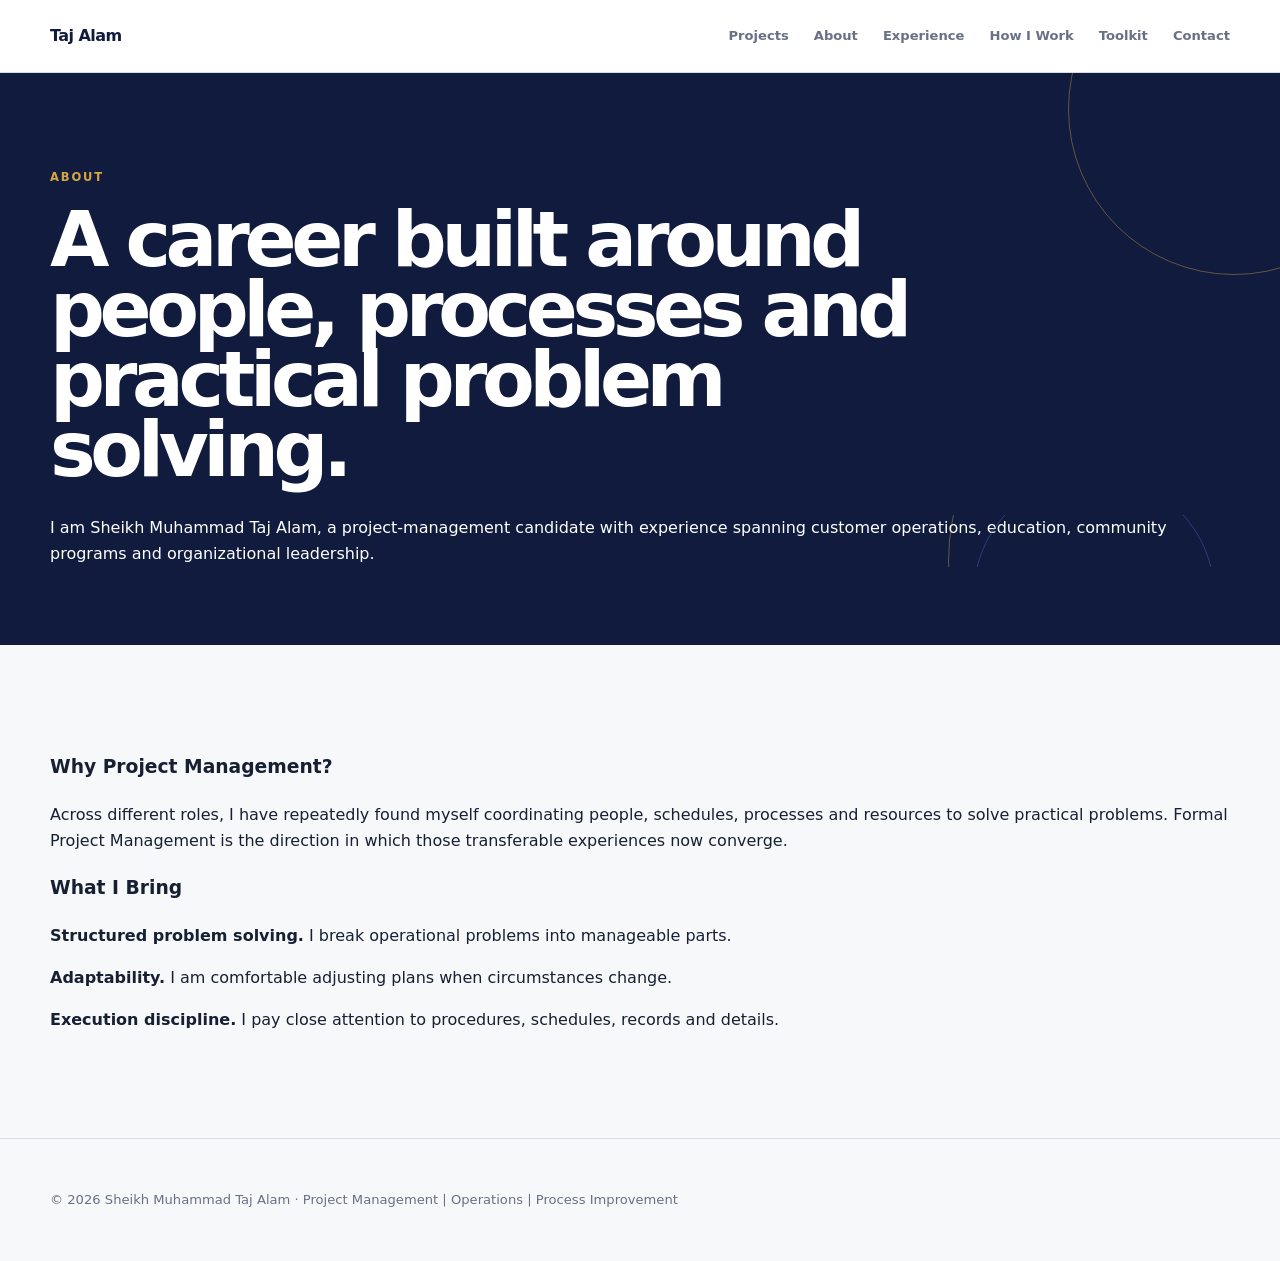
==== about.html @ 517e142b "Add files via upload" ====
<!doctype html>
<html lang="en">
<head>
<meta charset="utf-8">
<meta name="viewport" content="width=device-width,initial-scale=1">
<title>About — Sheikh Muhammad Taj Alam</title>
<meta name="description" content="Project Management, Operations and Process Improvement portfolio of Sheikh Muhammad Taj Alam.">
<link rel="stylesheet" href="style.css">
</head>
<body>
<header class="nav"><div class="container nav-inner">
<a class="brand" href="index.html">Taj Alam</a>
<nav class="nav-links">
<a href="index.html#projects">Projects</a><a href="about.html">About</a><a href="experience.html">Experience</a><a href="how-i-work.html">How I Work</a><a href="toolkit.html">Toolkit</a><a href="contact.html">Contact</a>
</nav>
</div></header>

<main><section class="case-hero"><div class="container"><div class="eyebrow">About</div><h1>A career built around people, processes and practical problem solving.</h1><p class="hero">I am Sheikh Muhammad Taj Alam, a project-management candidate with experience spanning customer operations, education, community programs and organizational leadership.</p></div></section>
<section class="section"><div class="container"><div class="about-grid">
<div class="info-card"><h3>Why Project Management?</h3><p>Across different roles, I have repeatedly found myself coordinating people, schedules, processes and resources to solve practical problems. Formal Project Management is the direction in which those transferable experiences now converge.</p></div>
<div class="info-card"><h3>What I Bring</h3><p><strong>Structured problem solving.</strong> I break operational problems into manageable parts.</p><p><strong>Adaptability.</strong> I am comfortable adjusting plans when circumstances change.</p><p><strong>Execution discipline.</strong> I pay close attention to procedures, schedules, records and details.</p></div>
</div></div></section>
</main>

<footer class="footer"><div class="container">© 2026 Sheikh Muhammad Taj Alam · Project Management | Operations | Process Improvement</div></footer>
<script src="main.js"></script>
</body></html>
---- style.css ----
:root{
  --navy:#101B3D;
  --navy-2:#182653;
  --purple:#4A55B8;
  --white:#FFFFFF;
  --paper:#F7F8FA;
  --silver:#D8DDE6;
  --silver-dark:#8B93A1;
  --red:#C96D75;
  --gold:#D4A83F;
  --ink:#172033;
  --muted:#687184;
  --max:1180px;
  --radius:16px;
  --shadow:0 18px 50px rgba(16,27,61,.08);
}
*{box-sizing:border-box}
html{scroll-behavior:smooth}
body{margin:0;background:var(--paper);color:var(--ink);font-family:Inter,ui-sans-serif,system-ui,-apple-system,BlinkMacSystemFont,"Segoe UI",sans-serif;line-height:1.65}
a{color:inherit;text-decoration:none}
.container{width:min(var(--max),calc(100% - 40px));margin:auto}
.nav{position:sticky;top:0;z-index:30;background:rgba(255,255,255,.94);backdrop-filter:blur(14px);border-bottom:1px solid var(--silver)}
.nav-inner{height:72px;display:flex;align-items:center;justify-content:space-between}
.brand{font-weight:850;letter-spacing:-.035em;color:var(--navy)}
.brand-mark{display:inline-block;width:9px;height:9px;border-radius:50%;background:var(--gold);margin-left:5px}
.nav-links{display:flex;gap:25px;font-size:.82rem;color:var(--muted);font-weight:700}
.nav-links a:hover{color:var(--navy)}
.hero{position:relative;overflow:hidden;padding:105px 0 92px;background:var(--navy);color:var(--white)}
.hero:after{content:"";position:absolute;width:430px;height:430px;border:1px solid rgba(212,168,63,.42);border-radius:50%;right:-150px;top:-170px}
.hero:before{content:"";position:absolute;width:240px;height:240px;border:1px solid rgba(74,85,184,.55);right:15px;bottom:-150px;border-radius:50%}
.hero .container{position:relative;z-index:1}
.eyebrow{font-size:.72rem;text-transform:uppercase;letter-spacing:.16em;font-weight:850;color:var(--gold);margin-bottom:18px}
h1{font-size:clamp(3.2rem,7vw,6.8rem);line-height:.91;letter-spacing:-.07em;margin:0 0 30px;max-width:1000px}
.hero p{font-size:1.2rem;color:#DCE1EC;max-width:760px}
.actions{display:flex;gap:12px;flex-wrap:wrap;margin-top:30px}
.btn{display:inline-flex;align-items:center;justify-content:center;padding:12px 19px;border-radius:999px;border:1px solid var(--silver);font-weight:800;font-size:.82rem}
.btn.primary{background:var(--white);border-color:var(--white);color:var(--navy)}
.btn.secondary{background:transparent;color:var(--white);border-color:#69738B}
.section{padding:88px 0}
.section-head{display:flex;justify-content:space-between;gap:30px;align-items:end;margin-bottom:36px}
.section h2{font-size:clamp(2rem,4vw,3.45rem);letter-spacing:-.055em;line-height:1.02;margin:0;color:var(--navy)}
.section-intro{max-width:520px;color:var(--muted);margin:0}
.proof{display:grid;grid-template-columns:repeat(4,1fr);border-top:1px solid var(--silver);border-bottom:1px solid var(--silver);background:var(--white)}
.proof-item{padding:28px 22px;border-right:1px solid var(--silver)}
.proof-item:last-child{border-right:0}
.proof-num{font-size:2.45rem;font-weight:900;letter-spacing:-.06em;color:var(--navy)}
.proof-label{color:var(--muted);font-size:.83rem}
.projects{display:grid;grid-template-columns:repeat(2,1fr);gap:18px}
.card{position:relative;overflow:hidden;background:var(--white);border:1px solid var(--silver);border-radius:var(--radius);padding:30px;min-height:330px;display:flex;flex-direction:column;justify-content:space-between;transition:transform .2s ease,box-shadow .2s ease,border-color .2s ease}
.card:after{content:"";position:absolute;left:0;bottom:0;height:4px;width:100%;background:var(--purple);transform:scaleX(0);transform-origin:left;transition:transform .2s ease}
.card:hover{transform:translateY(-4px);box-shadow:var(--shadow);border-color:#B9C0CE}
.card:hover:after{transform:scaleX(1)}
.card-number{font-size:.7rem;font-weight:850;color:var(--purple);letter-spacing:.15em}
.card h3{font-size:1.72rem;line-height:1.08;letter-spacing:-.045em;margin:12px 0;color:var(--navy)}
.card p{color:var(--muted);margin:0;max-width:560px}
.tags{display:flex;gap:7px;flex-wrap:wrap;margin-top:22px}
.tag{font-size:.68rem;border:1px solid var(--silver);border-radius:999px;padding:5px 9px;color:var(--muted)}
.arrow{font-weight:850;color:var(--purple);margin-top:28px}
.story{display:grid;grid-template-columns:1fr 1.4fr;gap:70px}
.story>div:first-child p{font-size:1.05rem;color:var(--muted)}
.timeline{border-left:1px solid var(--silver);padding-left:26px}
.timeline-item{position:relative;padding:0 0 36px}
.timeline-item:before{content:"";position:absolute;width:9px;height:9px;border-radius:50%;background:var(--gold);left:-31px;top:8px;box-shadow:0 0 0 4px var(--paper)}
.timeline-year{font-size:.7rem;letter-spacing:.1em;text-transform:uppercase;color:var(--purple);font-weight:850}
.timeline h3{margin:4px 0 5px;font-size:1.1rem;color:var(--navy)}
.timeline p{margin:0;color:var(--muted)}
.workflow{display:grid;grid-template-columns:repeat(6,1fr);border:1px solid var(--silver);border-radius:var(--radius);overflow:hidden;background:var(--white)}
.step{padding:24px 18px;border-right:1px solid var(--silver)}
.step:last-child{border-right:0}
.step-num{font-size:.68rem;color:var(--gold);font-weight:900}
.step h3{font-size:1rem;margin:10px 0 5px;color:var(--navy)}
.step p{font-size:.8rem;color:var(--muted);margin:0}
.footer{padding:50px 0;border-top:1px solid var(--silver);color:var(--muted);font-size:.82rem}
.case-hero{position:relative;overflow:hidden;padding:95px 0 62px;background:var(--navy);color:var(--white)}
.case-hero:after{content:"";position:absolute;width:330px;height:330px;border:1px solid rgba(212,168,63,.42);border-radius:50%;right:-120px;top:-130px}
.case-hero .container{position:relative;z-index:1}
.case-hero h1{font-size:clamp(2.8rem,6vw,5.6rem);max-width:920px}
.case-hero .hero{padding:0;background:none}
.meta{display:flex;gap:8px;flex-wrap:wrap;margin-top:28px}
.meta span{border:1px solid #4B5670;background:rgba(255,255,255,.05);padding:8px 12px;border-radius:999px;font-size:.72rem;color:#E3E7EF}
.case-section{padding:70px 0;border-bottom:1px solid var(--silver)}
.case-grid{display:grid;grid-template-columns:1fr 1.6fr;gap:60px}
.case-grid h2{margin:0;font-size:2rem;letter-spacing:-.045em;color:var(--navy)}
.case-grid p{color:var(--muted);font-size:1.02rem}
.flow{display:grid;grid-template-columns:repeat(4,1fr);gap:10px;margin-top:25px}
.flow div{position:relative;background:var(--white);border:1px solid var(--silver);padding:18px;border-radius:12px;font-weight:800;color:var(--navy)}
.flow div:before{content:"";display:block;width:22px;height:2px;background:var(--purple);margin-bottom:10px}
.callout{background:#EEF0FA;border-left:4px solid var(--purple);border-radius:0 14px 14px 0;padding:26px}
.risk{background:#FBF0F1;border-left:4px solid var(--red)}
.milestone{background:#FBF6E8;border-left:4px solid var(--gold)}
.table{width:100%;border-collapse:collapse;background:var(--white);border:1px solid var(--silver);border-radius:14px;overflow:hidden}
.table th,.table td{text-align:left;padding:15px;border-bottom:1px solid var(--silver);vertical-align:top}
.table th{font-size:.7rem;text-transform:uppercase;letter-spacing:.08em;color:var(--muted)}
@media(max-width:850px){
 .nav-links{display:none}.hero{padding:75px 0 65px}.proof{grid-template-columns:repeat(2,1fr)}
 .proof-item:nth-child(2){border-right:0}.proof-item:nth-child(-n+2){border-bottom:1px solid var(--silver)}
 .projects,.story,.case-grid{grid-template-columns:1fr}.workflow{grid-template-columns:repeat(2,1fr)}
 .step:nth-child(2n){border-right:0}.step{border-bottom:1px solid var(--silver)}
 .flow{grid-template-columns:repeat(2,1fr)}
}
@media(max-width:520px){
 .container{width:min(var(--max),calc(100% - 28px))}h1{font-size:3.2rem}.proof{grid-template-columns:1fr}
 .proof-item{border-right:0;border-bottom:1px solid var(--silver)}.proof-item:last-child{border-bottom:0}
 .workflow,.flow{grid-template-columns:1fr}.step{border-right:0}
}
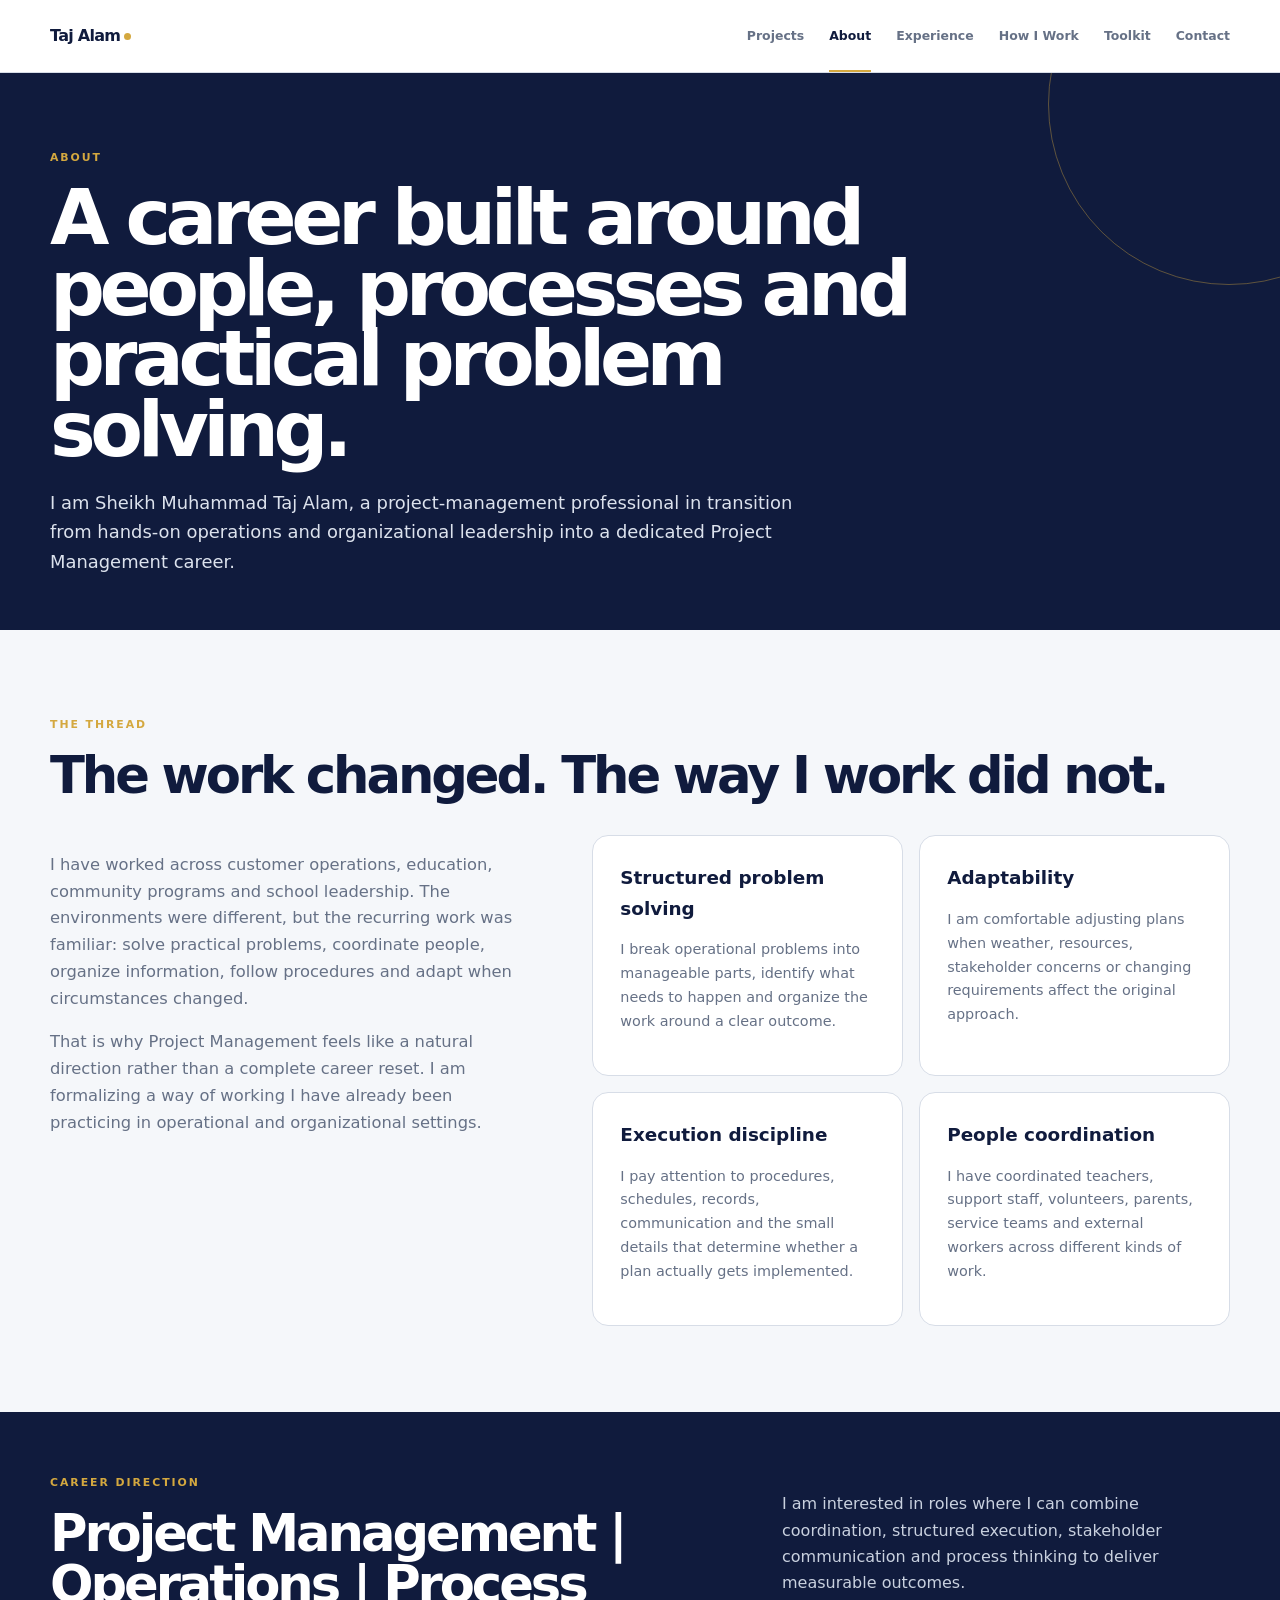
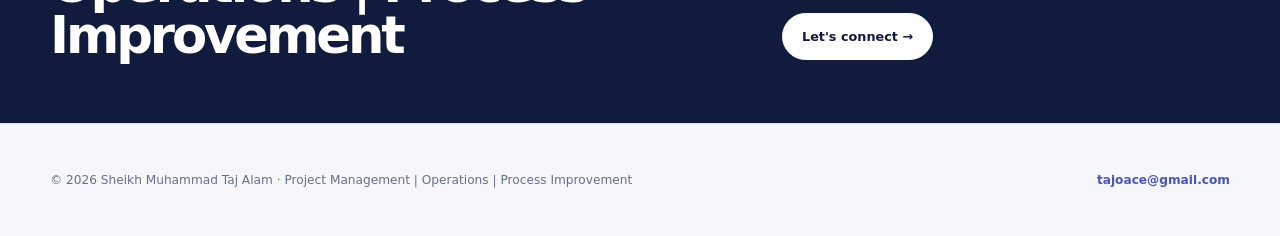
==== commit de33a2cc: "Add files via upload" ====
--- a/about.html
+++ b/about.html
@@ -4,24 +4,31 @@
 <meta charset="utf-8">
 <meta name="viewport" content="width=device-width,initial-scale=1">
 <title>About — Sheikh Muhammad Taj Alam</title>
-<meta name="description" content="Project Management, Operations and Process Improvement portfolio of Sheikh Muhammad Taj Alam.">
+<meta name="description" content="Sheikh Muhammad Taj Alam — Project Management, Operations and Process Improvement.">
 <link rel="stylesheet" href="style.css">
 </head>
 <body>
 <header class="nav"><div class="container nav-inner">
-<a class="brand" href="index.html">Taj Alam</a>
+<a class="brand" href="index.html">Taj Alam<span class="brand-dot"></span></a>
+<button class="nav-toggle" aria-label="Open navigation" aria-expanded="false">☰</button>
 <nav class="nav-links">
 <a href="index.html#projects">Projects</a><a href="about.html">About</a><a href="experience.html">Experience</a><a href="how-i-work.html">How I Work</a><a href="toolkit.html">Toolkit</a><a href="contact.html">Contact</a>
-</nav>
-</div></header>
+</nav></div></header>
 
-<main><section class="case-hero"><div class="container"><div class="eyebrow">About</div><h1>A career built around people, processes and practical problem solving.</h1><p class="hero">I am Sheikh Muhammad Taj Alam, a project-management candidate with experience spanning customer operations, education, community programs and organizational leadership.</p></div></section>
-<section class="section"><div class="container"><div class="about-grid">
-<div class="info-card"><h3>Why Project Management?</h3><p>Across different roles, I have repeatedly found myself coordinating people, schedules, processes and resources to solve practical problems. Formal Project Management is the direction in which those transferable experiences now converge.</p></div>
-<div class="info-card"><h3>What I Bring</h3><p><strong>Structured problem solving.</strong> I break operational problems into manageable parts.</p><p><strong>Adaptability.</strong> I am comfortable adjusting plans when circumstances change.</p><p><strong>Execution discipline.</strong> I pay close attention to procedures, schedules, records and details.</p></div>
-</div></div></section>
+<main>
+<section class="case-hero"><div class="container"><div class="eyebrow">About</div><h1>A career built around people, processes and practical problem solving.</h1><p class="hero-lead">I am Sheikh Muhammad Taj Alam, a project-management professional in transition from hands-on operations and organizational leadership into a dedicated Project Management career.</p></div></section>
+<section class="section"><div class="container">
+<div class="section-head"><div><div class="eyebrow">The thread</div><h2>The work changed. The way I work did not.</h2></div></div>
+<div class="story"><div class="story-copy"><p>I have worked across customer operations, education, community programs and school leadership. The environments were different, but the recurring work was familiar: solve practical problems, coordinate people, organize information, follow procedures and adapt when circumstances changed.</p><p>That is why Project Management feels like a natural direction rather than a complete career reset. I am formalizing a way of working I have already been practicing in operational and organizational settings.</p></div>
+<div class="info-grid">
+<div class="info-card"><h3>Structured problem solving</h3><p>I break operational problems into manageable parts, identify what needs to happen and organize the work around a clear outcome.</p></div>
+<div class="info-card"><h3>Adaptability</h3><p>I am comfortable adjusting plans when weather, resources, stakeholder concerns or changing requirements affect the original approach.</p></div>
+<div class="info-card"><h3>Execution discipline</h3><p>I pay attention to procedures, schedules, records, communication and the small details that determine whether a plan actually gets implemented.</p></div>
+<div class="info-card"><h3>People coordination</h3><p>I have coordinated teachers, support staff, volunteers, parents, service teams and external workers across different kinds of work.</p></div>
+</div></div></div></section>
+<section class="band"><div class="container band-grid"><div><div class="eyebrow">Career direction</div><h2>Project Management | Operations | Process Improvement</h2></div><div><p>I am interested in roles where I can combine coordination, structured execution, stakeholder communication and process thinking to deliver measurable outcomes.</p><a class="btn primary" href="contact.html">Let's connect →</a></div></div></section>
 </main>
 
-<footer class="footer"><div class="container">© 2026 Sheikh Muhammad Taj Alam · Project Management | Operations | Process Improvement</div></footer>
+<footer class="footer"><div class="container footer-inner"><span>© 2026 Sheikh Muhammad Taj Alam · Project Management | Operations | Process Improvement</span><a href="mailto:tajoace@gmail.com">tajoace@gmail.com</a></div></footer>
 <script src="main.js"></script>
 </body></html>
--- a/style.css
+++ b/style.css
@@ -4,103 +4,154 @@
   --navy-2:#182653;
   --purple:#4A55B8;
   --white:#FFFFFF;
-  --paper:#F7F8FA;
-  --silver:#D8DDE6;
-  --silver-dark:#8B93A1;
+  --paper:#F5F7FA;
+  --silver:#D7DDE7;
+  --silver-dark:#8A93A3;
   --red:#C96D75;
   --gold:#D4A83F;
   --ink:#172033;
-  --muted:#687184;
+  --muted:#667186;
   --max:1180px;
-  --radius:16px;
-  --shadow:0 18px 50px rgba(16,27,61,.08);
+  --radius:18px;
+  --shadow:0 20px 55px rgba(16,27,61,.10);
 }
 *{box-sizing:border-box}
 html{scroll-behavior:smooth}
 body{margin:0;background:var(--paper);color:var(--ink);font-family:Inter,ui-sans-serif,system-ui,-apple-system,BlinkMacSystemFont,"Segoe UI",sans-serif;line-height:1.65}
+body.menu-open{overflow:hidden}
 a{color:inherit;text-decoration:none}
-.container{width:min(var(--max),calc(100% - 40px));margin:auto}
-.nav{position:sticky;top:0;z-index:30;background:rgba(255,255,255,.94);backdrop-filter:blur(14px);border-bottom:1px solid var(--silver)}
+button{font:inherit}
+.container{width:min(var(--max),calc(100% - 44px));margin:auto}
+.nav{position:sticky;top:0;z-index:50;background:rgba(255,255,255,.96);backdrop-filter:blur(16px);border-bottom:1px solid var(--silver)}
 .nav-inner{height:72px;display:flex;align-items:center;justify-content:space-between}
-.brand{font-weight:850;letter-spacing:-.035em;color:var(--navy)}
-.brand-mark{display:inline-block;width:9px;height:9px;border-radius:50%;background:var(--gold);margin-left:5px}
-.nav-links{display:flex;gap:25px;font-size:.82rem;color:var(--muted);font-weight:700}
-.nav-links a:hover{color:var(--navy)}
-.hero{position:relative;overflow:hidden;padding:105px 0 92px;background:var(--navy);color:var(--white)}
-.hero:after{content:"";position:absolute;width:430px;height:430px;border:1px solid rgba(212,168,63,.42);border-radius:50%;right:-150px;top:-170px}
-.hero:before{content:"";position:absolute;width:240px;height:240px;border:1px solid rgba(74,85,184,.55);right:15px;bottom:-150px;border-radius:50%}
+.brand{font-weight:900;letter-spacing:-.045em;color:var(--navy);font-size:1rem}
+.brand-dot{display:inline-block;width:7px;height:7px;border-radius:50%;background:var(--gold);margin-left:4px;vertical-align:middle}
+.nav-links{display:flex;align-items:center;gap:25px;font-size:.78rem;color:var(--muted);font-weight:800}
+.nav-links a{position:relative;padding:26px 0}
+.nav-links a:hover,.nav-links a.active{color:var(--navy)}
+.nav-links a.active:after{content:"";position:absolute;left:0;right:0;bottom:0;height:2px;background:var(--gold)}
+.nav-toggle{display:none;background:none;border:0;color:var(--navy);font-size:1.5rem;cursor:pointer}
+.eyebrow{font-size:.68rem;text-transform:uppercase;letter-spacing:.18em;font-weight:900;color:var(--gold);margin-bottom:16px}
+.hero{position:relative;overflow:hidden;padding:72px 0 64px;background:var(--navy);color:var(--white)}
+.hero:before{content:"";position:absolute;width:440px;height:440px;border:1px solid rgba(212,168,63,.40);border-radius:50%;right:-150px;top:-180px}
+.hero:after{content:"";position:absolute;width:270px;height:270px;border:1px solid rgba(74,85,184,.55);border-radius:50%;right:20px;bottom:-185px}
 .hero .container{position:relative;z-index:1}
-.eyebrow{font-size:.72rem;text-transform:uppercase;letter-spacing:.16em;font-weight:850;color:var(--gold);margin-bottom:18px}
-h1{font-size:clamp(3.2rem,7vw,6.8rem);line-height:.91;letter-spacing:-.07em;margin:0 0 30px;max-width:1000px}
-.hero p{font-size:1.2rem;color:#DCE1EC;max-width:760px}
+.hero-grid{display:grid;grid-template-columns:minmax(0,1.42fr) minmax(290px,.58fr);gap:58px;align-items:end}
+.hero h1{font-size:clamp(3.15rem,6.8vw,6.35rem);line-height:.90;letter-spacing:-.075em;margin:0 0 24px;max-width:860px}
+.hero-copy{font-size:1.08rem;color:#DCE2ED;max-width:750px;margin:0}
+.hero-panel{border:1px solid rgba(255,255,255,.18);background:rgba(255,255,255,.055);border-radius:18px;padding:24px;box-shadow:0 25px 70px rgba(0,0,0,.12)}
+.panel-label{font-size:.66rem;text-transform:uppercase;letter-spacing:.15em;color:#AEB7CA;font-weight:900;margin-bottom:14px}
+.role{font-size:1.25rem;line-height:1.25;font-weight:850;letter-spacing:-.025em;margin-bottom:22px}
+.panel-row{display:flex;justify-content:space-between;gap:20px;padding:13px 0;border-top:1px solid rgba(255,255,255,.12);font-size:.78rem}
+.panel-row span:first-child{color:#AEB7CA}
+.panel-row span:last-child{text-align:right;color:#fff;font-weight:750}
 .actions{display:flex;gap:12px;flex-wrap:wrap;margin-top:30px}
-.btn{display:inline-flex;align-items:center;justify-content:center;padding:12px 19px;border-radius:999px;border:1px solid var(--silver);font-weight:800;font-size:.82rem}
+.btn{display:inline-flex;align-items:center;justify-content:center;padding:12px 19px;border-radius:999px;border:1px solid var(--silver);font-weight:850;font-size:.8rem;transition:.2s ease}
+.btn:hover{transform:translateY(-2px)}
 .btn.primary{background:var(--white);border-color:var(--white);color:var(--navy)}
-.btn.secondary{background:transparent;color:var(--white);border-color:#69738B}
-.section{padding:88px 0}
-.section-head{display:flex;justify-content:space-between;gap:30px;align-items:end;margin-bottom:36px}
-.section h2{font-size:clamp(2rem,4vw,3.45rem);letter-spacing:-.055em;line-height:1.02;margin:0;color:var(--navy)}
+.btn.secondary{background:transparent;color:var(--white);border-color:#66728A}
+.btn.dark{background:var(--navy);border-color:var(--navy);color:#fff}
+.section{padding:86px 0}
+.section.compact{padding:62px 0}
+.section-head{display:flex;justify-content:space-between;gap:35px;align-items:end;margin-bottom:34px}
+.section h2{font-size:clamp(2rem,4vw,3.5rem);letter-spacing:-.06em;line-height:1.0;margin:0;color:var(--navy)}
 .section-intro{max-width:520px;color:var(--muted);margin:0}
-.proof{display:grid;grid-template-columns:repeat(4,1fr);border-top:1px solid var(--silver);border-bottom:1px solid var(--silver);background:var(--white)}
-.proof-item{padding:28px 22px;border-right:1px solid var(--silver)}
+.proof{display:grid;grid-template-columns:repeat(4,1fr);border-top:1px solid var(--silver);border-bottom:1px solid var(--silver);background:#fff}
+.proof-item{padding:26px 22px;border-right:1px solid var(--silver)}
 .proof-item:last-child{border-right:0}
-.proof-num{font-size:2.45rem;font-weight:900;letter-spacing:-.06em;color:var(--navy)}
-.proof-label{color:var(--muted);font-size:.83rem}
+.proof-num{font-size:2.35rem;font-weight:950;letter-spacing:-.065em;color:var(--navy)}
+.proof-label{color:var(--muted);font-size:.78rem;line-height:1.45;margin-top:3px}.proof-note{margin:0 0 18px;color:var(--muted);font-size:.76rem;letter-spacing:.01em}
 .projects{display:grid;grid-template-columns:repeat(2,1fr);gap:18px}
-.card{position:relative;overflow:hidden;background:var(--white);border:1px solid var(--silver);border-radius:var(--radius);padding:30px;min-height:330px;display:flex;flex-direction:column;justify-content:space-between;transition:transform .2s ease,box-shadow .2s ease,border-color .2s ease}
-.card:after{content:"";position:absolute;left:0;bottom:0;height:4px;width:100%;background:var(--purple);transform:scaleX(0);transform-origin:left;transition:transform .2s ease}
-.card:hover{transform:translateY(-4px);box-shadow:var(--shadow);border-color:#B9C0CE}
+.card{position:relative;overflow:hidden;background:#fff;border:1px solid var(--silver);border-radius:var(--radius);padding:30px;min-height:335px;display:flex;flex-direction:column;justify-content:space-between;transition:transform .2s ease,box-shadow .2s ease,border-color .2s ease}
+.card:after{content:"";position:absolute;left:0;bottom:0;height:4px;width:100%;background:var(--purple);transform:scaleX(0);transform-origin:left;transition:.2s ease}
+.card:hover{transform:translateY(-4px);box-shadow:var(--shadow);border-color:#B8C0CF}
 .card:hover:after{transform:scaleX(1)}
-.card-number{font-size:.7rem;font-weight:850;color:var(--purple);letter-spacing:.15em}
-.card h3{font-size:1.72rem;line-height:1.08;letter-spacing:-.045em;margin:12px 0;color:var(--navy)}
-.card p{color:var(--muted);margin:0;max-width:560px}
-.tags{display:flex;gap:7px;flex-wrap:wrap;margin-top:22px}
-.tag{font-size:.68rem;border:1px solid var(--silver);border-radius:999px;padding:5px 9px;color:var(--muted)}
-.arrow{font-weight:850;color:var(--purple);margin-top:28px}
-.story{display:grid;grid-template-columns:1fr 1.4fr;gap:70px}
-.story>div:first-child p{font-size:1.05rem;color:var(--muted)}
+.card.featured{background:var(--navy);color:#fff;border-color:var(--navy)}
+.card.featured h3,.card.featured .arrow{color:#fff}
+.card.featured p{color:#C9D1DF}
+.card.featured .tag{color:#DDE3EE;border-color:#4E5A76}
+.card-number{font-size:.66rem;font-weight:900;color:var(--purple);letter-spacing:.15em}
+.featured .card-number{color:var(--gold)}
+.card h3{font-size:1.62rem;line-height:1.08;letter-spacing:-.05em;margin:11px 0;color:var(--navy)}
+.card p{color:var(--muted);margin:0;max-width:570px;font-size:.92rem}.card-evidence{display:grid;grid-template-columns:1fr 1fr;gap:10px;margin-top:20px}.card-evidence div{padding-top:10px;border-top:1px solid var(--silver);font-size:.68rem;color:var(--muted)}.card-evidence strong{display:block;color:var(--navy);font-size:.62rem;text-transform:uppercase;letter-spacing:.1em;margin-bottom:3px}.featured .card-evidence div{border-color:#3B4663;color:#C9D1DF}.featured .card-evidence strong{color:#fff}
+.tags{display:flex;gap:7px;flex-wrap:wrap;margin-top:20px}
+.tag{font-size:.64rem;border:1px solid var(--silver);border-radius:999px;padding:5px 9px;color:var(--muted)}
+.arrow{font-weight:900;color:var(--purple);margin-top:26px;font-size:.82rem}
+.story{display:grid;grid-template-columns:1fr 1.35fr;gap:70px}
+.story-copy p{font-size:1.02rem;color:var(--muted)}
 .timeline{border-left:1px solid var(--silver);padding-left:26px}
-.timeline-item{position:relative;padding:0 0 36px}
+.timeline-item{position:relative;padding:0 0 30px}
+.timeline-item:last-child{padding-bottom:0}
 .timeline-item:before{content:"";position:absolute;width:9px;height:9px;border-radius:50%;background:var(--gold);left:-31px;top:8px;box-shadow:0 0 0 4px var(--paper)}
-.timeline-year{font-size:.7rem;letter-spacing:.1em;text-transform:uppercase;color:var(--purple);font-weight:850}
-.timeline h3{margin:4px 0 5px;font-size:1.1rem;color:var(--navy)}
-.timeline p{margin:0;color:var(--muted)}
-.workflow{display:grid;grid-template-columns:repeat(6,1fr);border:1px solid var(--silver);border-radius:var(--radius);overflow:hidden;background:var(--white)}
+.timeline-year{font-size:.66rem;letter-spacing:.1em;text-transform:uppercase;color:var(--purple);font-weight:900}
+.timeline h3{margin:4px 0 5px;font-size:1.04rem;color:var(--navy);letter-spacing:-.02em}
+.timeline p{margin:0;color:var(--muted);font-size:.9rem}
+.workflow{display:grid;grid-template-columns:repeat(6,1fr);border:1px solid var(--silver);border-radius:var(--radius);overflow:hidden;background:#fff}
 .step{padding:24px 18px;border-right:1px solid var(--silver)}
 .step:last-child{border-right:0}
-.step-num{font-size:.68rem;color:var(--gold);font-weight:900}
-.step h3{font-size:1rem;margin:10px 0 5px;color:var(--navy)}
-.step p{font-size:.8rem;color:var(--muted);margin:0}
-.footer{padding:50px 0;border-top:1px solid var(--silver);color:var(--muted);font-size:.82rem}
-.case-hero{position:relative;overflow:hidden;padding:95px 0 62px;background:var(--navy);color:var(--white)}
-.case-hero:after{content:"";position:absolute;width:330px;height:330px;border:1px solid rgba(212,168,63,.42);border-radius:50%;right:-120px;top:-130px}
+.step-num{font-size:.65rem;color:var(--gold);font-weight:950}
+.step h3{font-size:1rem;margin:9px 0 5px;color:var(--navy)}
+.step p{font-size:.77rem;color:var(--muted);margin:0}
+.capability-grid{display:grid;grid-template-columns:repeat(3,1fr);gap:16px}
+.capability{background:#fff;border:1px solid var(--silver);border-radius:16px;padding:25px}
+.capability .mini{font-size:.63rem;text-transform:uppercase;letter-spacing:.13em;color:var(--purple);font-weight:900}
+.capability h3{font-size:1.15rem;margin:10px 0 6px;color:var(--navy)}
+.capability p{margin:0;color:var(--muted);font-size:.86rem}
+.band{background:var(--navy);color:#fff;padding:62px 0}
+.band-grid{display:grid;grid-template-columns:1.2fr .8fr;gap:60px;align-items:center}
+.band h2{color:#fff;font-size:clamp(2rem,4vw,3.3rem);line-height:1;letter-spacing:-.06em;margin:0}
+.band p{color:#C9D1DF;max-width:580px}
+.case-hero{position:relative;overflow:hidden;padding:76px 0 54px;background:var(--navy);color:#fff}
+.case-hero:after{content:"";position:absolute;width:360px;height:360px;border:1px solid rgba(212,168,63,.4);border-radius:50%;right:-130px;top:-150px}
 .case-hero .container{position:relative;z-index:1}
-.case-hero h1{font-size:clamp(2.8rem,6vw,5.6rem);max-width:920px}
-.case-hero .hero{padding:0;background:none}
-.meta{display:flex;gap:8px;flex-wrap:wrap;margin-top:28px}
-.meta span{border:1px solid #4B5670;background:rgba(255,255,255,.05);padding:8px 12px;border-radius:999px;font-size:.72rem;color:#E3E7EF}
-.case-section{padding:70px 0;border-bottom:1px solid var(--silver)}
-.case-grid{display:grid;grid-template-columns:1fr 1.6fr;gap:60px}
-.case-grid h2{margin:0;font-size:2rem;letter-spacing:-.045em;color:var(--navy)}
-.case-grid p{color:var(--muted);font-size:1.02rem}
-.flow{display:grid;grid-template-columns:repeat(4,1fr);gap:10px;margin-top:25px}
-.flow div{position:relative;background:var(--white);border:1px solid var(--silver);padding:18px;border-radius:12px;font-weight:800;color:var(--navy)}
+.case-hero h1{font-size:clamp(2.75rem,6vw,5.55rem);line-height:.92;letter-spacing:-.07em;max-width:970px;margin:0 0 22px}
+.case-hero .hero-lead{font-size:1.12rem;color:#DCE2ED;max-width:780px;margin:0}
+.meta{display:flex;gap:8px;flex-wrap:wrap;margin-top:25px}
+.meta span{border:1px solid #4B5670;background:rgba(255,255,255,.05);padding:7px 11px;border-radius:999px;font-size:.67rem;color:#E3E7EF}
+.case-section{padding:65px 0;border-bottom:1px solid var(--silver)}
+.case-grid{display:grid;grid-template-columns:minmax(180px,.7fr) minmax(0,1.55fr);gap:65px}
+.case-grid h2{margin:0;font-size:1.85rem;letter-spacing:-.05em;color:var(--navy)}
+.case-grid p{color:var(--muted);font-size:.98rem}
+.case-grid ul{color:var(--muted);padding-left:20px}
+.case-grid li{margin:7px 0}
+.case-kpis{display:grid;grid-template-columns:repeat(3,1fr);gap:12px;margin:8px 0 5px}.case-snapshot{display:grid;grid-template-columns:repeat(3,1fr);gap:16px;margin-top:18px}.snapshot{background:#fff;border:1px solid var(--silver);border-radius:16px;padding:22px}.snapshot-label{font-size:.62rem;text-transform:uppercase;letter-spacing:.13em;color:var(--purple);font-weight:900}.snapshot h3{margin:7px 0 6px;color:var(--navy);font-size:1.05rem}.snapshot p{margin:0;color:var(--muted);font-size:.84rem}.case-index{display:inline-flex;align-items:center;gap:8px;margin-bottom:20px;color:#C9D1DF;font-size:.72rem;font-weight:850}.case-index span{display:inline-block;width:24px;height:1px;background:var(--gold)}
+.kpi{background:#fff;border:1px solid var(--silver);border-radius:14px;padding:18px}
+.kpi strong{display:block;color:var(--navy);font-size:1.55rem;letter-spacing:-.05em}
+.kpi span{font-size:.72rem;color:var(--muted)}
+.flow{display:grid;grid-template-columns:repeat(4,1fr);gap:10px;margin-top:20px}
+.flow div{background:#fff;border:1px solid var(--silver);padding:17px;border-radius:12px;font-weight:850;color:var(--navy);font-size:.84rem}
 .flow div:before{content:"";display:block;width:22px;height:2px;background:var(--purple);margin-bottom:10px}
-.callout{background:#EEF0FA;border-left:4px solid var(--purple);border-radius:0 14px 14px 0;padding:26px}
-.risk{background:#FBF0F1;border-left:4px solid var(--red)}
-.milestone{background:#FBF6E8;border-left:4px solid var(--gold)}
-.table{width:100%;border-collapse:collapse;background:var(--white);border:1px solid var(--silver);border-radius:14px;overflow:hidden}
-.table th,.table td{text-align:left;padding:15px;border-bottom:1px solid var(--silver);vertical-align:top}
-.table th{font-size:.7rem;text-transform:uppercase;letter-spacing:.08em;color:var(--muted)}
-@media(max-width:850px){
- .nav-links{display:none}.hero{padding:75px 0 65px}.proof{grid-template-columns:repeat(2,1fr)}
- .proof-item:nth-child(2){border-right:0}.proof-item:nth-child(-n+2){border-bottom:1px solid var(--silver)}
- .projects,.story,.case-grid{grid-template-columns:1fr}.workflow{grid-template-columns:repeat(2,1fr)}
- .step:nth-child(2n){border-right:0}.step{border-bottom:1px solid var(--silver)}
- .flow{grid-template-columns:repeat(2,1fr)}
+.callout{background:#EEF0FA;border-left:4px solid var(--purple);border-radius:0 14px 14px 0;padding:23px;margin-top:20px}
+.callout.risk{background:#FBF0F1;border-left-color:var(--red)}
+.callout.milestone{background:#FBF6E8;border-left-color:var(--gold)}
+.callout strong{color:var(--navy)}
+.table{width:100%;border-collapse:collapse;background:#fff;border:1px solid var(--silver);border-radius:14px;overflow:hidden}
+.table th,.table td{text-align:left;padding:14px;border-bottom:1px solid var(--silver);vertical-align:top}
+.table tr:last-child td{border-bottom:0}
+.table th{font-size:.66rem;text-transform:uppercase;letter-spacing:.08em;color:var(--muted)}
+.info-grid{display:grid;grid-template-columns:repeat(2,1fr);gap:16px}
+.info-card{background:#fff;border:1px solid var(--silver);border-radius:16px;padding:27px}
+.info-card h3{margin:0 0 10px;color:var(--navy);font-size:1.15rem}
+.info-card p{color:var(--muted);font-size:.9rem}
+.footer{padding:46px 0;border-top:1px solid var(--silver);color:var(--muted);font-size:.76rem}
+.footer-inner{display:flex;justify-content:space-between;gap:20px;flex-wrap:wrap}
+.footer a{color:var(--purple);font-weight:800}
+@media(max-width:900px){
+ .hero-grid{grid-template-columns:1fr;gap:38px}.hero-panel{max-width:560px}
+ .proof{grid-template-columns:repeat(2,1fr)}.proof-item:nth-child(2){border-right:0}.proof-item:nth-child(-n+2){border-bottom:1px solid var(--silver)}
+ .projects,.story,.band-grid{grid-template-columns:1fr}.capability-grid{grid-template-columns:1fr}
+ .workflow{grid-template-columns:repeat(2,1fr)}.step:nth-child(2n){border-right:0}.step{border-bottom:1px solid var(--silver)}
+ .case-grid{grid-template-columns:1fr;gap:22px}.flow{grid-template-columns:repeat(2,1fr)}
+}
+@media(max-width:700px){
+ .nav-toggle{display:block}.nav-links{position:fixed;left:0;right:0;top:72px;background:#fff;border-bottom:1px solid var(--silver);padding:8px 22px 22px;display:none;flex-direction:column;align-items:stretch;gap:0;box-shadow:0 18px 35px rgba(16,27,61,.10)}
+ .nav-links.open{display:flex}.nav-links a{padding:14px 0;border-bottom:1px solid #EEF0F4}.nav-links a:last-child{border-bottom:0}
+ .hero{padding:68px 0 62px}.hero h1{font-size:clamp(3rem,13vw,5rem)}
+ .section{padding:66px 0}.section-head{display:block}.section-intro{margin-top:16px}
+ .case-kpis,.case-snapshot{grid-template-columns:1fr}.info-grid{grid-template-columns:1fr}
 }
 @media(max-width:520px){
- .container{width:min(var(--max),calc(100% - 28px))}h1{font-size:3.2rem}.proof{grid-template-columns:1fr}
- .proof-item{border-right:0;border-bottom:1px solid var(--silver)}.proof-item:last-child{border-bottom:0}
- .workflow,.flow{grid-template-columns:1fr}.step{border-right:0}
+ .container{width:calc(100% - 28px)}.proof{grid-template-columns:1fr}.proof-item{border-right:0;border-bottom:1px solid var(--silver)!important}.proof-item:last-child{border-bottom:0!important}
+ .workflow,.flow{grid-template-columns:1fr}.step{border-right:0}.card{padding:24px;min-height:305px}
+ .hero-panel{padding:20px}.case-hero{padding:65px 0 48px}.case-hero h1{font-size:3rem}
 }
